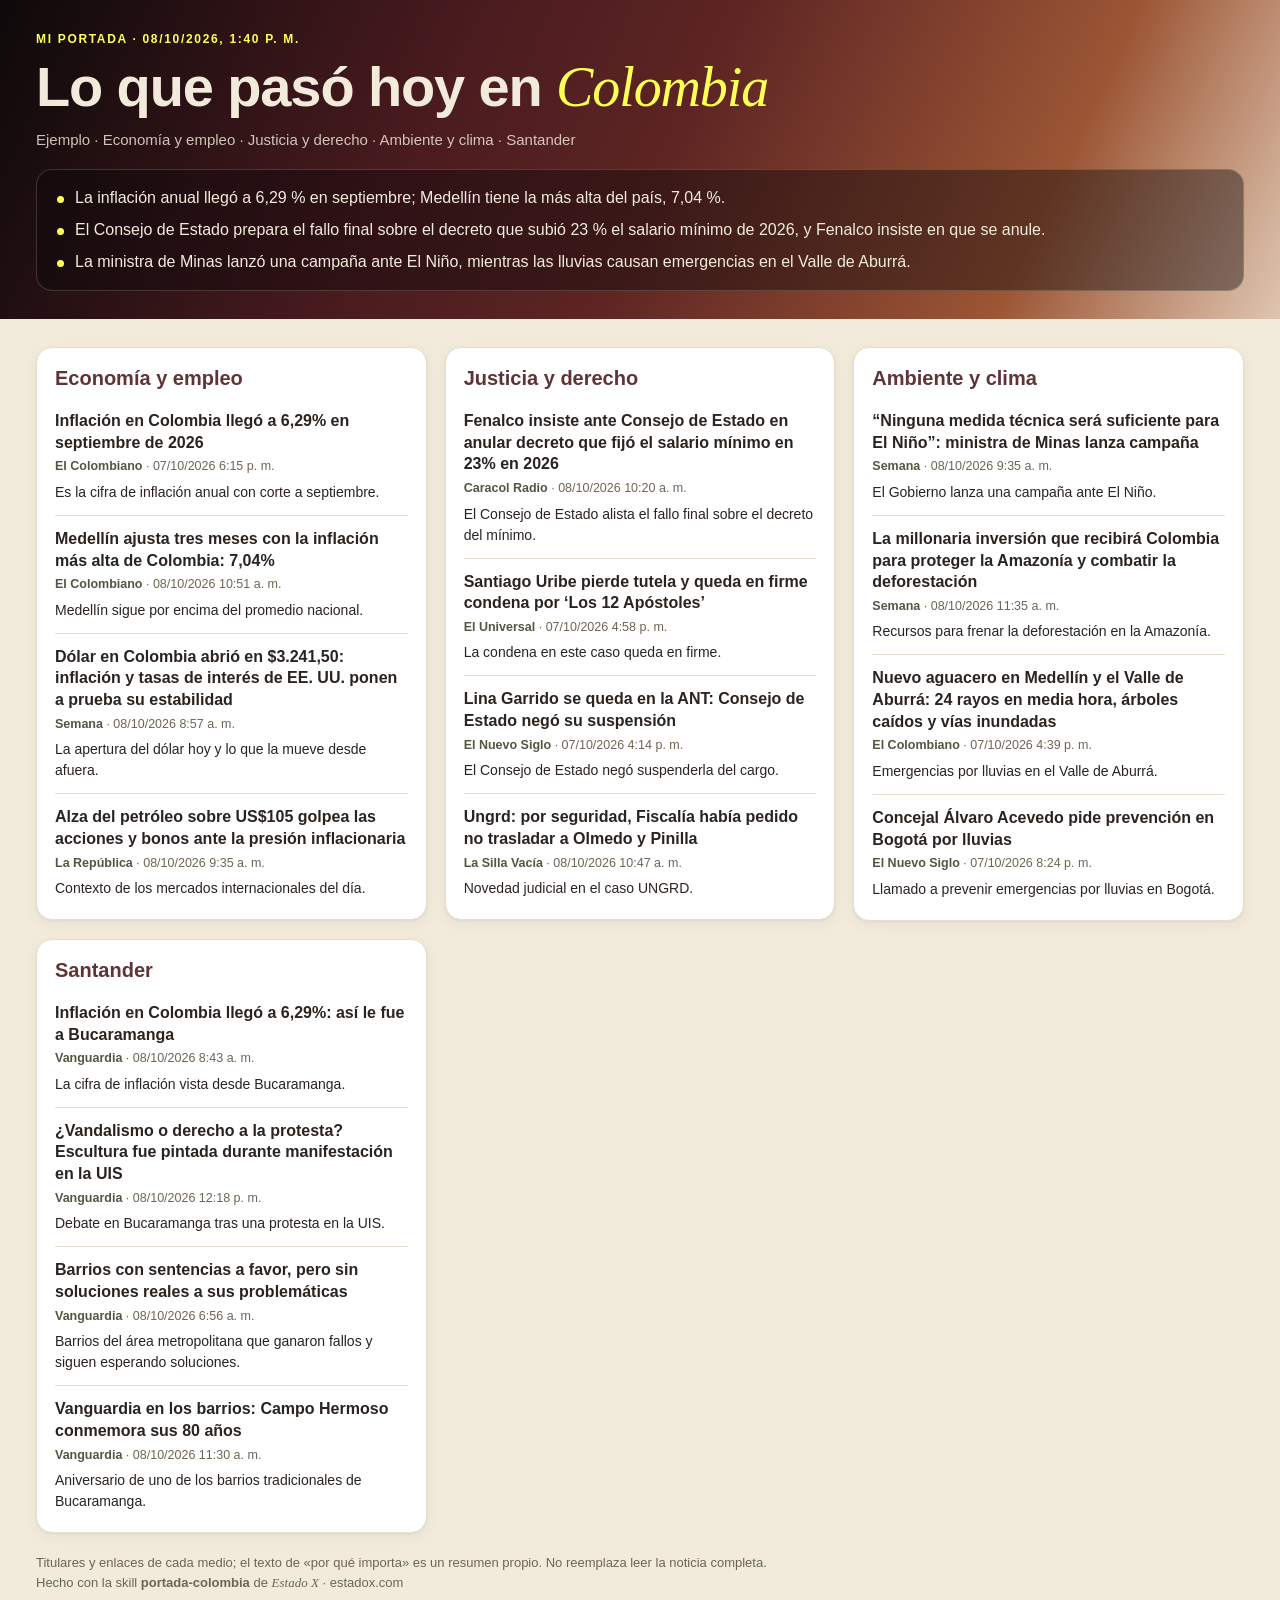
==== ejemplo/index.html @ 3ebbe089 "Primera versión: skill «portada-colombia», página y ejemplo Skill de Claude que pregunta temas y reg" ====
<!doctype html>
<html lang="es-CO">
<head>
<meta charset="utf-8">
<meta name="viewport" content="width=device-width, initial-scale=1">
<title>Mi portada · Colombia</title>
<style>
/* Estado X · carril editorial (marfil) con la banda de color del banner. */
:root {
  --oliva: #73704f; --oliva-700: #565442; --oliva-100: #d9d6c4;
  --marfil: #f2ebdc; --marfil-050: #faf6ec; --marfil-200: #e7decb;
  --vino: #603338; --tinta: #2a231f; --muted: #6e6456;
  --cadmio: #ffff55; --cobre: #9c5635; --arena: #dfc6b1; --negro-calido: #0d090a;
  --borde: #e7decb; --card: #ffffff;
  --display: "Neue Haas Grotesk Display", "Helvetica Neue", Helvetica, Arial, sans-serif;
  --sans: "Neue Haas Grotesk Text", "Helvetica Neue", Helvetica, Arial, sans-serif;
  --acento: "Playfair Display", Georgia, "Times New Roman", serif;
  color-scheme: light;
}
* { box-sizing: border-box; }
body { margin: 0; background: var(--marfil); color: var(--tinta); font: 16px/1.5 var(--sans); }
a { color: inherit; text-underline-offset: 3px; }
a:focus-visible { outline: 3px solid #b2b0bc; outline-offset: 2px; border-radius: 4px; }
.contenedor { max-width: 1240px; margin: 0 auto; padding-inline: 16px; }
.banda { background: linear-gradient(115deg, var(--negro-calido) 0%, #4a1b1f 34%, #5d2523 52%, var(--cobre) 80%, var(--arena) 100%); color: var(--marfil); }
.banda .contenedor { padding-block: 32px 28px; display: grid; gap: 12px; }
.kicker { margin: 0; font: 600 12px/1.2 var(--sans); letter-spacing: .14em; text-transform: uppercase; color: var(--cadmio); }
h1 { margin: 0; font: 700 clamp(32px, 5.5vw, 56px)/1.02 var(--display); letter-spacing: -.02em; }
h1 em { font-family: var(--acento); font-style: italic; font-weight: 400; color: var(--cadmio); }
.perfil { margin: 0; color: rgba(242,235,220,.82); font-size: 15px; }
.resumen { margin: 6px 0 0; padding: 16px 20px; list-style: none; display: grid; gap: 8px; background: rgba(13,9,10,.42); border: 1px solid rgba(242,235,220,.18); border-radius: 16px; }
.resumen li { padding-left: 18px; position: relative; font-size: 16px; }
.resumen li::before { content: ""; position: absolute; left: 0; top: .6em; width: 7px; height: 7px; border-radius: 50%; background: var(--cadmio); }
.columnas { display: grid; grid-template-columns: repeat(auto-fill, minmax(290px, 1fr)); gap: 18px; padding-block: 28px 12px; align-items: start; }
.columna { background: var(--card); border: 1px solid var(--borde); border-radius: 16px; padding: 18px 18px 8px; box-shadow: 0 1px 2px rgba(42,35,31,.06), 0 4px 14px rgba(42,35,31,.05); }
.columna h2 { margin: 0 0 4px; font: 700 20px/1.2 var(--display); color: var(--vino); }
.nota { margin: 0 0 8px; font-size: 13px; color: var(--muted); }
.noticias { list-style: none; margin: 8px 0 0; padding: 0; }
.noticia { padding: 12px 0; border-top: 1px solid var(--marfil-200); }
.noticia:first-child { border-top: 0; }
.noticia a.tit { display: block; font: 600 16px/1.35 var(--sans); text-decoration: none; }
.noticia a.tit:hover { text-decoration: underline; }
.meta { margin: 4px 0 0; font-size: 12.5px; color: var(--muted); }
.meta b { color: var(--oliva-700); font-weight: 600; }
.porque { margin: 6px 0 0; font-size: 14px; }
.vacio { margin: 10px 0 14px; color: var(--muted); font-size: 14px; }
footer { padding-block: 8px 32px; font-size: 13px; color: var(--muted); }
footer em { font-family: var(--acento); }
@media (max-width: 480px) { .banda .contenedor { padding-block: 24px 22px; } .columnas { gap: 14px; } }
</style>
</head>
<body>
<header class="banda">
  <div class="contenedor">
    <p class="kicker" id="fecha">Mi portada</p>
    <h1>Lo que pasó hoy en <em>Colombia</em></h1>
    <p class="perfil" id="perfil"></p>
    <ul class="resumen" id="resumen" aria-label="Resumen del día"></ul>
  </div>
</header>
<main class="contenedor">
  <div class="columnas" id="columnas"></div>
</main>
<footer class="contenedor">
  Titulares y enlaces de cada medio; el texto de «por qué importa» es un resumen propio. No reemplaza leer la noticia completa.<br>
  Hecho con la skill <b>portada-colombia</b> de <em>Estado X</em> · estadox.com
</footer>

<!-- Claude reemplaza solo el contenido de este bloque. -->
<script id="datos" type="application/json">
{
  "fecha": "08/10/2026",
  "hora": "1:40 p. m.",
  "perfil": "Ejemplo · Economía y empleo · Justicia y derecho · Ambiente y clima · Santander",
  "resumen": [
    "La inflación anual llegó a 6,29 % en septiembre; Medellín tiene la más alta del país, 7,04 %.",
    "El Consejo de Estado prepara el fallo final sobre el decreto que subió 23 % el salario mínimo de 2026, y Fenalco insiste en que se anule.",
    "La ministra de Minas lanzó una campaña ante El Niño, mientras las lluvias causan emergencias en el Valle de Aburrá."
  ],
  "columnas": [
    {
      "titulo": "Economía y empleo",
      "nota": "",
      "noticias": [
        {
          "titular": "Inflación en Colombia llegó a 6,29% en septiembre de 2026",
          "medio": "El Colombiano",
          "fecha": "07/10/2026 6:15 p. m.",
          "url": "https://www.elcolombiano.com/inicio/inflacion-colombia-ipc-septiembre-2026-6-29-por-ciento-BC42047600",
          "porque": "Es la cifra de inflación anual con corte a septiembre."
        },
        {
          "titular": "Medellín ajusta tres meses con la inflación más alta de Colombia: 7,04%",
          "medio": "El Colombiano",
          "fecha": "08/10/2026 10:51 a. m.",
          "url": "https://www.elcolombiano.com/inicio/inflacion-medellin-anual-2026-alimentos-precios-OD42052158",
          "porque": "Medellín sigue por encima del promedio nacional."
        },
        {
          "titular": "Dólar en Colombia abrió en $3.241,50: inflación y tasas de interés de EE. UU. ponen a prueba su estabilidad",
          "medio": "Semana",
          "fecha": "08/10/2026 8:57 a. m.",
          "url": "https://www.semana.com/economia/inversionistas/articulo/dolar-en-colombia-abrio-en-324150-inflacion-y-tasas-de-interes-de-ee-uu-ponen-a-prueba-su-estabilidad/202641/",
          "porque": "La apertura del dólar hoy y lo que la mueve desde afuera."
        },
        {
          "titular": "Alza del petróleo sobre US$105 golpea las acciones y bonos ante la presión inflacionaria",
          "medio": "La República",
          "fecha": "08/10/2026 9:35 a. m.",
          "url": "https://www.larepublica.co/globoeconomia/alza-del-petroleo-sobre-us-105-golpea-a-acciones-y-bonos-ante-presion-inflacionaria-4499312",
          "porque": "Contexto de los mercados internacionales del día."
        }
      ]
    },
    {
      "titulo": "Justicia y derecho",
      "nota": "",
      "noticias": [
        {
          "titular": "Fenalco insiste ante Consejo de Estado en anular decreto que fijó el salario mínimo en 23% en 2026",
          "medio": "Caracol Radio",
          "fecha": "08/10/2026 10:20 a. m.",
          "url": "https://caracol.com.co/2026/10/08/fenalco-insiste-ante-consejo-de-estado-en-anular-decreto-que-fijo-el-salario-minimo-en-23-en-2026/",
          "porque": "El Consejo de Estado alista el fallo final sobre el decreto del mínimo."
        },
        {
          "titular": "Santiago Uribe pierde tutela y queda en firme condena por ‘Los 12 Apóstoles’",
          "medio": "El Universal",
          "fecha": "07/10/2026 4:58 p. m.",
          "url": "https://www.eluniversal.com.co/colombia/2026/10/07/santiago-uribe-pierde-tutela-y-queda-en-firme-condena-por-los-12-apostoles/",
          "porque": "La condena en este caso queda en firme."
        },
        {
          "titular": "Lina Garrido se queda en la ANT: Consejo de Estado negó su suspensión",
          "medio": "El Nuevo Siglo",
          "fecha": "07/10/2026 4:14 p. m.",
          "url": "https://www.elnuevosiglo.com.co/politica/lina-garrido-se-queda-en-la-ant-consejo-de-estado-nego-su-suspension",
          "porque": "El Consejo de Estado negó suspenderla del cargo."
        },
        {
          "titular": "Ungrd: por seguridad, Fiscalía había pedido no trasladar a Olmedo y Pinilla",
          "medio": "La Silla Vacía",
          "fecha": "08/10/2026 10:47 a. m.",
          "url": "https://www.lasillavacia.com/en-vivo/ungrd-por-seguridad-fiscalia-habia-pedido-no-trasladar-a-olmedo-y-pinilla/",
          "porque": "Novedad judicial en el caso UNGRD."
        }
      ]
    },
    {
      "titulo": "Ambiente y clima",
      "nota": "",
      "noticias": [
        {
          "titular": "“Ninguna medida técnica será suficiente para El Niño”: ministra de Minas lanza campaña",
          "medio": "Semana",
          "fecha": "08/10/2026 9:35 a. m.",
          "url": "https://www.semana.com/economia/macroeconomia/articulo/ninguna-medida-tecnica-sera-suficiente-para-el-nino-ministra-de-minas-lanza-campana/202634/",
          "porque": "El Gobierno lanza una campaña ante El Niño."
        },
        {
          "titular": "La millonaria inversión que recibirá Colombia para proteger la Amazonía y combatir la deforestación",
          "medio": "Semana",
          "fecha": "08/10/2026 11:35 a. m.",
          "url": "https://www.semana.com/sostenible/medio-ambiente/articulo/la-millonaria-inversion-que-recibira-colombia-para-proteger-la-amazonia-y-combatir-la-deforestacion/202647/",
          "porque": "Recursos para frenar la deforestación en la Amazonía."
        },
        {
          "titular": "Nuevo aguacero en Medellín y el Valle de Aburrá: 24 rayos en media hora, árboles caídos y vías inundadas",
          "medio": "El Colombiano",
          "fecha": "07/10/2026 4:39 p. m.",
          "url": "https://www.elcolombiano.com/inicio/aguacero-medellin-valle-aburra-24-rayos-arboles-caidos-7-octubre-EF42034347",
          "porque": "Emergencias por lluvias en el Valle de Aburrá."
        },
        {
          "titular": "Concejal Álvaro Acevedo pide prevención en Bogotá por lluvias",
          "medio": "El Nuevo Siglo",
          "fecha": "07/10/2026 8:24 p. m.",
          "url": "https://www.elnuevosiglo.com.co/nacion/concejal-alvaro-acevedo-pide-prevencion-en-bogota-por-lluvias",
          "porque": "Llamado a prevenir emergencias por lluvias en Bogotá."
        }
      ]
    },
    {
      "titulo": "Santander",
      "nota": "",
      "noticias": [
        {
          "titular": "Inflación en Colombia llegó a 6,29%: así le fue a Bucaramanga",
          "medio": "Vanguardia",
          "fecha": "08/10/2026 8:43 a. m.",
          "url": "https://www.vanguardia.com/economia/local/2026/10/07/inflacion-llego-a-629-asi-le-fue-a-bucaramanga/",
          "porque": "La cifra de inflación vista desde Bucaramanga."
        },
        {
          "titular": "¿Vandalismo o derecho a la protesta? Escultura fue pintada durante manifestación en la UIS",
          "medio": "Vanguardia",
          "fecha": "08/10/2026 12:18 p. m.",
          "url": "https://www.vanguardia.com/area-metropolitana/bucaramanga/2026/10/08/vandalismo-o-derecho-a-la-protesta-escultura-fue-pintada-durante-manifestacion-en-la-uis-y-se-reabre-el-debate/",
          "porque": "Debate en Bucaramanga tras una protesta en la UIS."
        },
        {
          "titular": "Barrios con sentencias a favor, pero sin soluciones reales a sus problemáticas",
          "medio": "Vanguardia",
          "fecha": "08/10/2026 6:56 a. m.",
          "url": "https://www.vanguardia.com/area-metropolitana/bucaramanga/2026/10/07/barrios-con-sentencias-a-favor-pero-sin-soluciones-reales-a-sus-problematicas/",
          "porque": "Barrios del área metropolitana que ganaron fallos y siguen esperando soluciones."
        },
        {
          "titular": "Vanguardia en los barrios: Campo Hermoso conmemora sus 80 años",
          "medio": "Vanguardia",
          "fecha": "08/10/2026 11:30 a. m.",
          "url": "https://www.vanguardia.com/area-metropolitana/bucaramanga/2026/10/08/vanguardia-en-los-barrios-campo-hermoso-conmemora-sus-80-anos/",
          "porque": "Aniversario de uno de los barrios tradicionales de Bucaramanga."
        }
      ]
    }
  ]
}
</script>
<script>
(function () {
  var datos = {};
  try { datos = JSON.parse(document.getElementById("datos").textContent); } catch (e) { datos = {}; }
  function el(tag, cls, texto) { var n = document.createElement(tag); if (cls) n.className = cls; if (texto != null) n.textContent = texto; return n; }
  function urlSegura(u) { return /^https?:\/\//i.test(u || "") ? u : null; }

  document.getElementById("fecha").textContent = "Mi portada · " + (datos.fecha || "") + (datos.hora ? ", " + datos.hora : "");
  document.getElementById("perfil").textContent = datos.perfil || "";
  var res = document.getElementById("resumen");
  (datos.resumen || []).forEach(function (l) { res.appendChild(el("li", null, l)); });
  if (!res.children.length) res.hidden = true;

  var cont = document.getElementById("columnas");
  (datos.columnas || []).forEach(function (c) {
    var sec = el("section", "columna");
    sec.appendChild(el("h2", null, c.titulo || ""));
    if (c.nota) sec.appendChild(el("p", "nota", c.nota));
    var lista = el("ul", "noticias");
    (c.noticias || []).forEach(function (n) {
      var u = urlSegura(n.url);
      var li = el("li", "noticia");
      var a = el(u ? "a" : "span", "tit", n.titular || "");
      if (u) { a.href = u; a.target = "_blank"; a.rel = "noopener noreferrer"; }
      li.appendChild(a);
      var meta = el("p", "meta");
      meta.appendChild(el("b", null, n.medio || ""));
      if (n.fecha) meta.appendChild(document.createTextNode(" · " + n.fecha));
      li.appendChild(meta);
      if (n.porque) li.appendChild(el("p", "porque", n.porque));
      lista.appendChild(li);
    });
    if (lista.children.length) sec.appendChild(lista);
    else sec.appendChild(el("p", "vacio", "Sin noticias nuevas sobre este tema hoy."));
    cont.appendChild(sec);
  });
})();
</script>
</body>
</html>
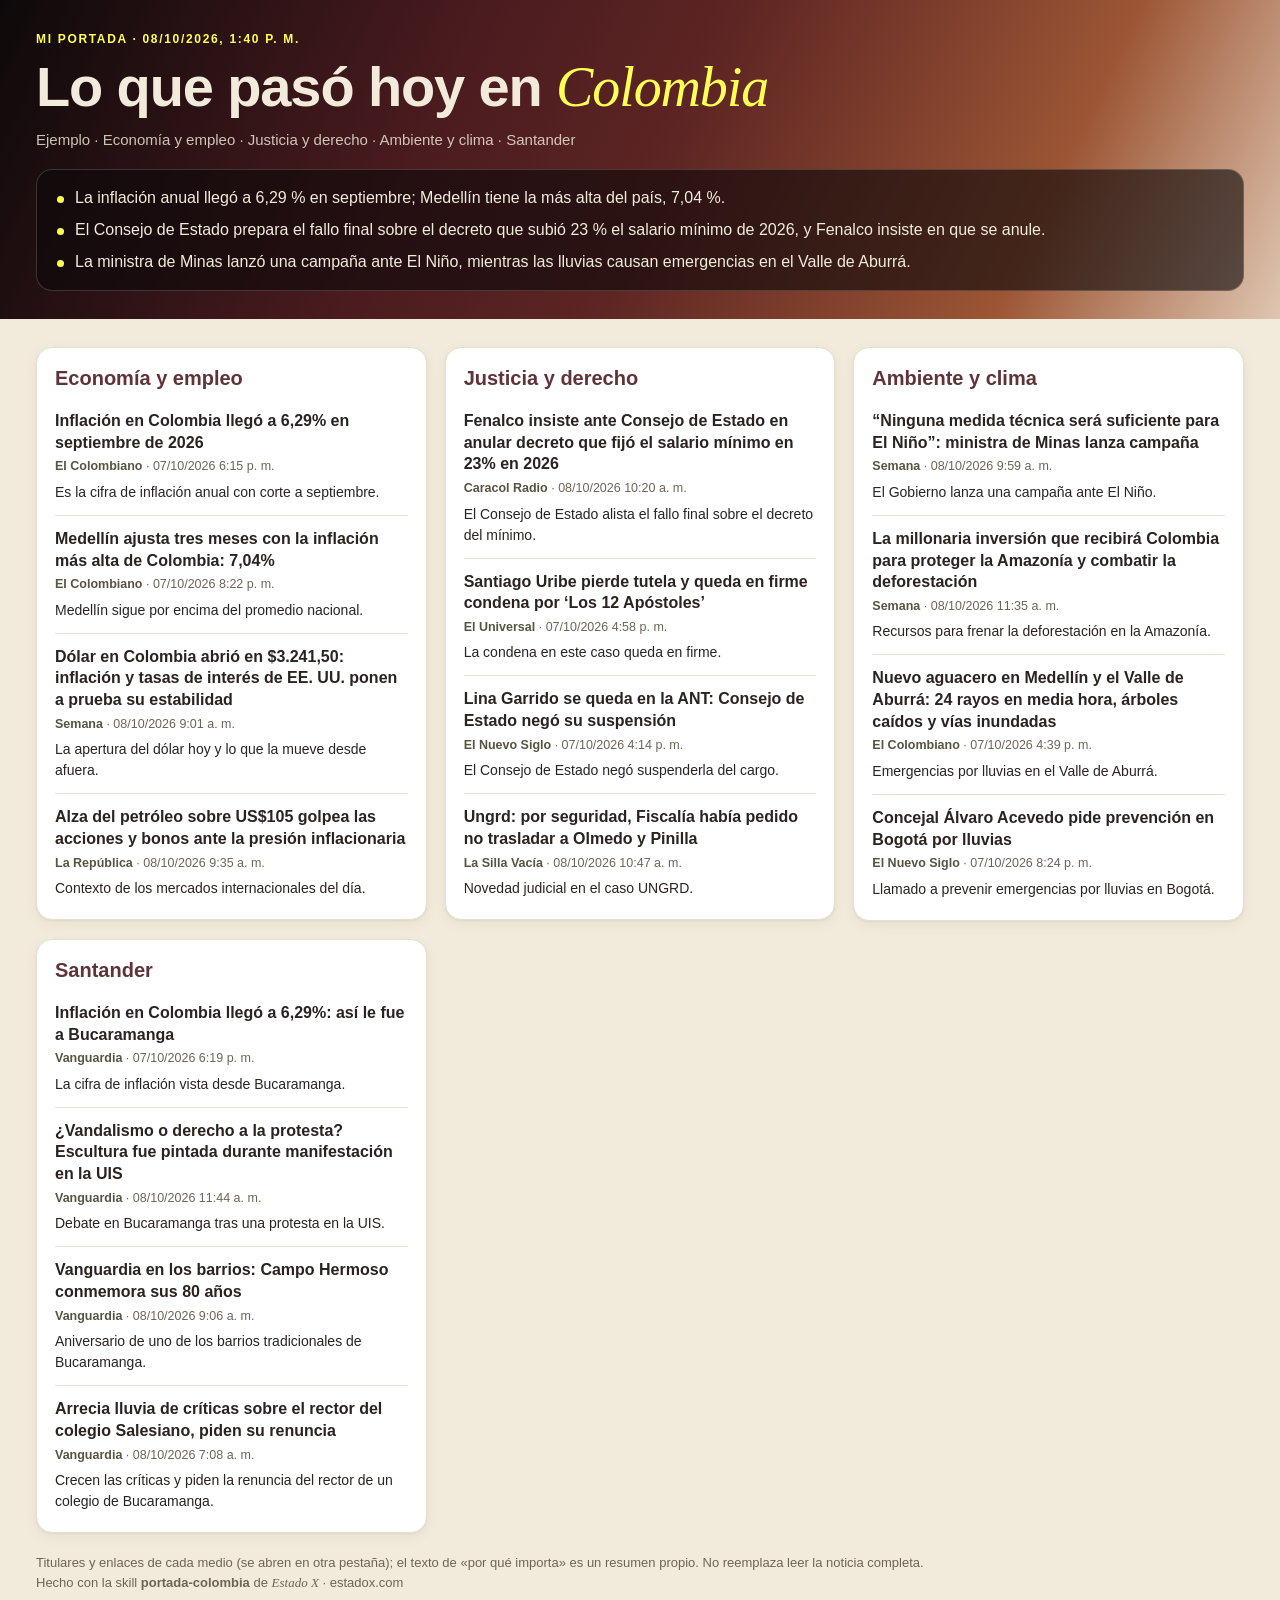
==== commit f84bed76: "Skill más precisa tras la prueba de uso y la revisión - SKILL.md: búsqueda con fecha en letras y ver" ====
--- a/ejemplo/index.html
+++ b/ejemplo/index.html
@@ -5,7 +5,7 @@
 <meta name="viewport" content="width=device-width, initial-scale=1">
 <title>Mi portada · Colombia</title>
 <style>
-/* Estado X · carril editorial (marfil) con la banda de color del banner. */
+/* Estado X · carril editorial (marfil) con la banda de color de la marca. */
 :root {
   --oliva: #73704f; --oliva-700: #565442; --oliva-100: #d9d6c4;
   --marfil: #f2ebdc; --marfil-050: #faf6ec; --marfil-200: #e7decb;
@@ -20,7 +20,7 @@
 * { box-sizing: border-box; }
 body { margin: 0; background: var(--marfil); color: var(--tinta); font: 16px/1.5 var(--sans); }
 a { color: inherit; text-underline-offset: 3px; }
-a:focus-visible { outline: 3px solid #b2b0bc; outline-offset: 2px; border-radius: 4px; }
+a:focus-visible { outline: 3px solid var(--vino); outline-offset: 2px; border-radius: 4px; }
 .contenedor { max-width: 1240px; margin: 0 auto; padding-inline: 16px; }
 .banda { background: linear-gradient(115deg, var(--negro-calido) 0%, #4a1b1f 34%, #5d2523 52%, var(--cobre) 80%, var(--arena) 100%); color: var(--marfil); }
 .banda .contenedor { padding-block: 32px 28px; display: grid; gap: 12px; }
@@ -28,7 +28,7 @@
 h1 { margin: 0; font: 700 clamp(32px, 5.5vw, 56px)/1.02 var(--display); letter-spacing: -.02em; }
 h1 em { font-family: var(--acento); font-style: italic; font-weight: 400; color: var(--cadmio); }
 .perfil { margin: 0; color: rgba(242,235,220,.82); font-size: 15px; }
-.resumen { margin: 6px 0 0; padding: 16px 20px; list-style: none; display: grid; gap: 8px; background: rgba(13,9,10,.42); border: 1px solid rgba(242,235,220,.18); border-radius: 16px; }
+.resumen { margin: 6px 0 0; padding: 16px 20px; list-style: none; display: grid; gap: 8px; background: rgba(13,9,10,.62); border: 1px solid rgba(242,235,220,.18); border-radius: 16px; }
 .resumen li { padding-left: 18px; position: relative; font-size: 16px; }
 .resumen li::before { content: ""; position: absolute; left: 0; top: .6em; width: 7px; height: 7px; border-radius: 50%; background: var(--cadmio); }
 .columnas { display: grid; grid-template-columns: repeat(auto-fill, minmax(290px, 1fr)); gap: 18px; padding-block: 28px 12px; align-items: start; }
@@ -62,7 +62,7 @@
   <div class="columnas" id="columnas"></div>
 </main>
 <footer class="contenedor">
-  Titulares y enlaces de cada medio; el texto de «por qué importa» es un resumen propio. No reemplaza leer la noticia completa.<br>
+  Titulares y enlaces de cada medio (se abren en otra pestaña); el texto de «por qué importa» es un resumen propio. No reemplaza leer la noticia completa.<br>
   Hecho con la skill <b>portada-colombia</b> de <em>Estado X</em> · estadox.com
 </footer>
 
@@ -92,14 +92,14 @@
         {
           "titular": "Medellín ajusta tres meses con la inflación más alta de Colombia: 7,04%",
           "medio": "El Colombiano",
-          "fecha": "08/10/2026 10:51 a. m.",
+          "fecha": "07/10/2026 8:22 p. m.",
           "url": "https://www.elcolombiano.com/inicio/inflacion-medellin-anual-2026-alimentos-precios-OD42052158",
           "porque": "Medellín sigue por encima del promedio nacional."
         },
         {
           "titular": "Dólar en Colombia abrió en $3.241,50: inflación y tasas de interés de EE. UU. ponen a prueba su estabilidad",
           "medio": "Semana",
-          "fecha": "08/10/2026 8:57 a. m.",
+          "fecha": "08/10/2026 9:01 a. m.",
           "url": "https://www.semana.com/economia/inversionistas/articulo/dolar-en-colombia-abrio-en-324150-inflacion-y-tasas-de-interes-de-ee-uu-ponen-a-prueba-su-estabilidad/202641/",
           "porque": "La apertura del dólar hoy y lo que la mueve desde afuera."
         },
@@ -153,7 +153,7 @@
         {
           "titular": "“Ninguna medida técnica será suficiente para El Niño”: ministra de Minas lanza campaña",
           "medio": "Semana",
-          "fecha": "08/10/2026 9:35 a. m.",
+          "fecha": "08/10/2026 9:59 a. m.",
           "url": "https://www.semana.com/economia/macroeconomia/articulo/ninguna-medida-tecnica-sera-suficiente-para-el-nino-ministra-de-minas-lanza-campana/202634/",
           "porque": "El Gobierno lanza una campaña ante El Niño."
         },
@@ -187,30 +187,30 @@
         {
           "titular": "Inflación en Colombia llegó a 6,29%: así le fue a Bucaramanga",
           "medio": "Vanguardia",
-          "fecha": "08/10/2026 8:43 a. m.",
+          "fecha": "07/10/2026 6:19 p. m.",
           "url": "https://www.vanguardia.com/economia/local/2026/10/07/inflacion-llego-a-629-asi-le-fue-a-bucaramanga/",
           "porque": "La cifra de inflación vista desde Bucaramanga."
         },
         {
           "titular": "¿Vandalismo o derecho a la protesta? Escultura fue pintada durante manifestación en la UIS",
           "medio": "Vanguardia",
-          "fecha": "08/10/2026 12:18 p. m.",
+          "fecha": "08/10/2026 11:44 a. m.",
           "url": "https://www.vanguardia.com/area-metropolitana/bucaramanga/2026/10/08/vandalismo-o-derecho-a-la-protesta-escultura-fue-pintada-durante-manifestacion-en-la-uis-y-se-reabre-el-debate/",
           "porque": "Debate en Bucaramanga tras una protesta en la UIS."
         },
         {
-          "titular": "Barrios con sentencias a favor, pero sin soluciones reales a sus problemáticas",
-          "medio": "Vanguardia",
-          "fecha": "08/10/2026 6:56 a. m.",
-          "url": "https://www.vanguardia.com/area-metropolitana/bucaramanga/2026/10/07/barrios-con-sentencias-a-favor-pero-sin-soluciones-reales-a-sus-problematicas/",
-          "porque": "Barrios del área metropolitana que ganaron fallos y siguen esperando soluciones."
-        },
-        {
           "titular": "Vanguardia en los barrios: Campo Hermoso conmemora sus 80 años",
           "medio": "Vanguardia",
-          "fecha": "08/10/2026 11:30 a. m.",
+          "fecha": "08/10/2026 9:06 a. m.",
           "url": "https://www.vanguardia.com/area-metropolitana/bucaramanga/2026/10/08/vanguardia-en-los-barrios-campo-hermoso-conmemora-sus-80-anos/",
           "porque": "Aniversario de uno de los barrios tradicionales de Bucaramanga."
+        },
+        {
+          "titular": "Arrecia lluvia de críticas sobre el rector del colegio Salesiano, piden su renuncia",
+          "medio": "Vanguardia",
+          "fecha": "08/10/2026 7:08 a. m.",
+          "url": "https://www.vanguardia.com/area-metropolitana/bucaramanga/2026/10/08/arrecia-lluvia-de-criticas-sobre-el-rector-del-colegio-salesiano-piden-su-renuncia/",
+          "porque": "Crecen las críticas y piden la renuncia del rector de un colegio de Bucaramanga."
         }
       ]
     }
@@ -222,7 +222,8 @@
   var datos = {};
   try { datos = JSON.parse(document.getElementById("datos").textContent); } catch (e) { datos = {}; }
   function el(tag, cls, texto) { var n = document.createElement(tag); if (cls) n.className = cls; if (texto != null) n.textContent = texto; return n; }
-  function urlSegura(u) { return /^https?:\/\//i.test(u || "") ? u : null; }
+  function txt(v) { return v == null ? "" : String(v); }
+  function urlSegura(u) { u = txt(u).trim(); return /^https?:\/\//i.test(u) ? u : null; }
 
   document.getElementById("fecha").textContent = "Mi portada · " + (datos.fecha || "") + (datos.hora ? ", " + datos.hora : "");
   document.getElementById("perfil").textContent = datos.perfil || "";
@@ -236,18 +237,21 @@
     sec.appendChild(el("h2", null, c.titulo || ""));
     if (c.nota) sec.appendChild(el("p", "nota", c.nota));
     var lista = el("ul", "noticias");
-    (c.noticias || []).forEach(function (n) {
+    (Array.isArray(c.noticias) ? c.noticias : []).forEach(function (n) {
+      try {
+      n = n || {};
       var u = urlSegura(n.url);
       var li = el("li", "noticia");
-      var a = el(u ? "a" : "span", "tit", n.titular || "");
-      if (u) { a.href = u; a.target = "_blank"; a.rel = "noopener noreferrer"; }
+      var a = el(u ? "a" : "span", "tit", txt(n.titular));
+      if (u) { a.href = u; a.target = "_blank"; a.rel = "noopener noreferrer"; a.title = "Abre el medio en otra pestaña"; }
       li.appendChild(a);
       var meta = el("p", "meta");
-      meta.appendChild(el("b", null, n.medio || ""));
-      if (n.fecha) meta.appendChild(document.createTextNode(" · " + n.fecha));
+      meta.appendChild(el("b", null, txt(n.medio)));
+      if (n.fecha) meta.appendChild(document.createTextNode(" · " + txt(n.fecha)));
       li.appendChild(meta);
-      if (n.porque) li.appendChild(el("p", "porque", n.porque));
+      if (n.porque) li.appendChild(el("p", "porque", txt(n.porque)));
       lista.appendChild(li);
+      } catch (e) { /* una noticia mal formada no tumba el tablero */ }
     });
     if (lista.children.length) sec.appendChild(lista);
     else sec.appendChild(el("p", "vacio", "Sin noticias nuevas sobre este tema hoy."));
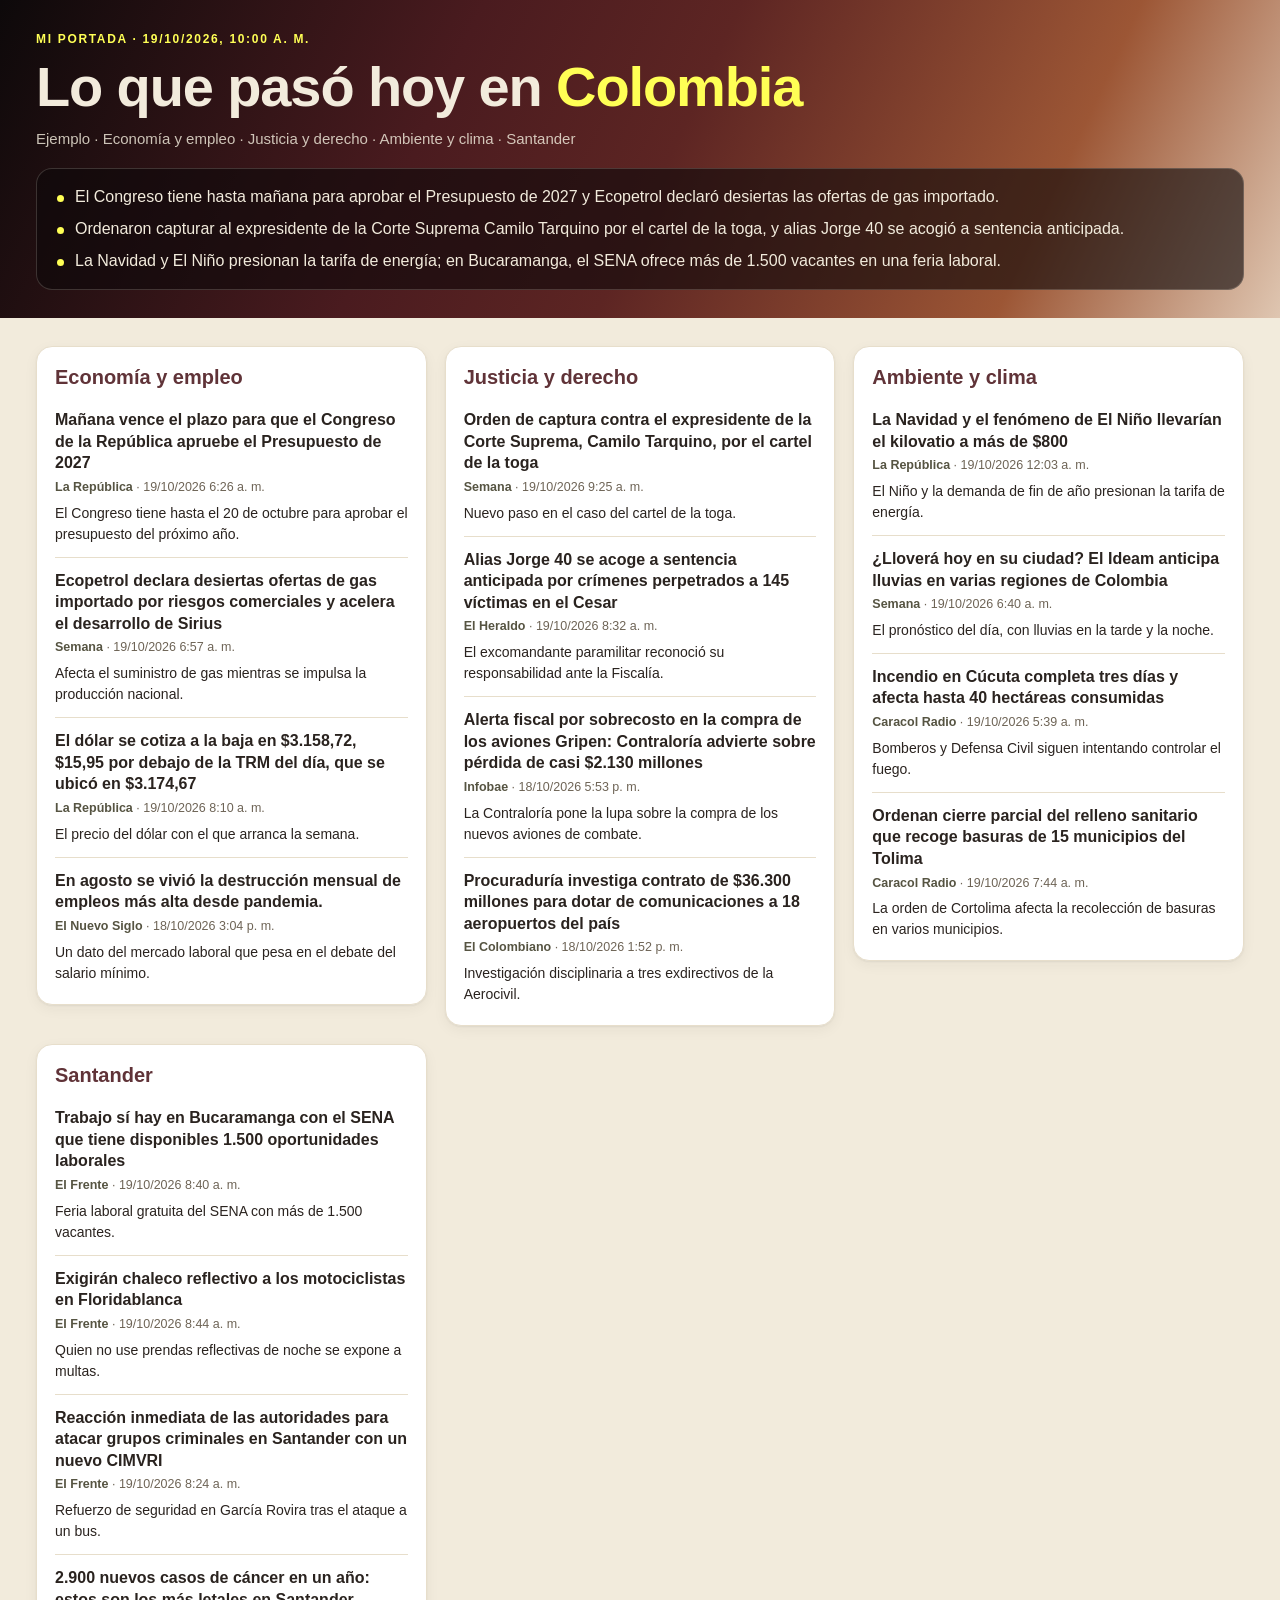
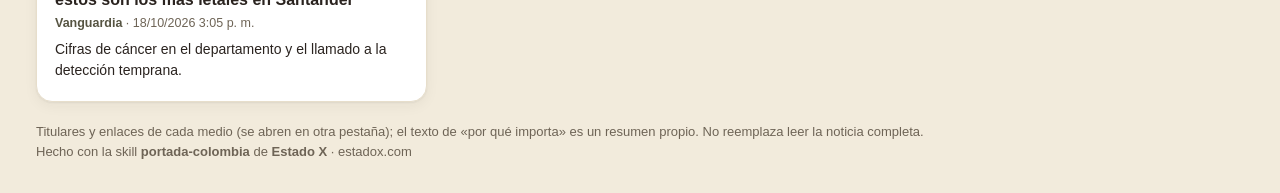
==== commit a62acdb5: "Revisión de lanzamiento 19 oct 2026 - Ejemplo nuevo con titulares del 19/10/2026 (economía, justicia" ====
--- a/ejemplo/index.html
+++ b/ejemplo/index.html
@@ -14,7 +14,6 @@
   --borde: #e7decb; --card: #ffffff;
   --display: "Neue Haas Grotesk Display", "Helvetica Neue", Helvetica, Arial, sans-serif;
   --sans: "Neue Haas Grotesk Text", "Helvetica Neue", Helvetica, Arial, sans-serif;
-  --acento: "Playfair Display", Georgia, "Times New Roman", serif;
   color-scheme: light;
 }
 * { box-sizing: border-box; }
@@ -26,7 +25,7 @@
 .banda .contenedor { padding-block: 32px 28px; display: grid; gap: 12px; }
 .kicker { margin: 0; font: 600 12px/1.2 var(--sans); letter-spacing: .14em; text-transform: uppercase; color: var(--cadmio); }
 h1 { margin: 0; font: 700 clamp(32px, 5.5vw, 56px)/1.02 var(--display); letter-spacing: -.02em; }
-h1 em { font-family: var(--acento); font-style: italic; font-weight: 400; color: var(--cadmio); }
+h1 em { font-style: normal; color: var(--cadmio); }
 .perfil { margin: 0; color: rgba(242,235,220,.82); font-size: 15px; }
 .resumen { margin: 6px 0 0; padding: 16px 20px; list-style: none; display: grid; gap: 8px; background: rgba(13,9,10,.62); border: 1px solid rgba(242,235,220,.18); border-radius: 16px; }
 .resumen li { padding-left: 18px; position: relative; font-size: 16px; }
@@ -45,7 +44,7 @@
 .porque { margin: 6px 0 0; font-size: 14px; }
 .vacio { margin: 10px 0 14px; color: var(--muted); font-size: 14px; }
 footer { padding-block: 8px 32px; font-size: 13px; color: var(--muted); }
-footer em { font-family: var(--acento); }
+footer em { font-style: normal; font-weight: 600; }
 @media (max-width: 480px) { .banda .contenedor { padding-block: 24px 22px; } .columnas { gap: 14px; } }
 </style>
 </head>
@@ -69,13 +68,13 @@
 <!-- Claude reemplaza solo el contenido de este bloque. -->
 <script id="datos" type="application/json">
 {
-  "fecha": "08/10/2026",
-  "hora": "1:40 p. m.",
+  "fecha": "19/10/2026",
+  "hora": "10:00 a. m.",
   "perfil": "Ejemplo · Economía y empleo · Justicia y derecho · Ambiente y clima · Santander",
   "resumen": [
-    "La inflación anual llegó a 6,29 % en septiembre; Medellín tiene la más alta del país, 7,04 %.",
-    "El Consejo de Estado prepara el fallo final sobre el decreto que subió 23 % el salario mínimo de 2026, y Fenalco insiste en que se anule.",
-    "La ministra de Minas lanzó una campaña ante El Niño, mientras las lluvias causan emergencias en el Valle de Aburrá."
+    "El Congreso tiene hasta mañana para aprobar el Presupuesto de 2027 y Ecopetrol declaró desiertas las ofertas de gas importado.",
+    "Ordenaron capturar al expresidente de la Corte Suprema Camilo Tarquino por el cartel de la toga, y alias Jorge 40 se acogió a sentencia anticipada.",
+    "La Navidad y El Niño presionan la tarifa de energía; en Bucaramanga, el SENA ofrece más de 1.500 vacantes en una feria laboral."
   ],
   "columnas": [
     {
@@ -83,134 +82,134 @@
       "nota": "",
       "noticias": [
         {
-          "titular": "Inflación en Colombia llegó a 6,29% en septiembre de 2026",
+          "titular": "Mañana vence el plazo para que el Congreso de la República apruebe el Presupuesto de 2027",
+          "medio": "La República",
+          "fecha": "19/10/2026 6:26 a. m.",
+          "url": "https://www.larepublica.co/economia/manana-vence-el-plazo-para-que-el-congreso-de-la-republica-apruebe-el-presupuesto-de-2027-4505803",
+          "porque": "El Congreso tiene hasta el 20 de octubre para aprobar el presupuesto del próximo año."
+        },
+        {
+          "titular": "Ecopetrol declara desiertas ofertas de gas importado por riesgos comerciales y acelera el desarrollo de Sirius",
+          "medio": "Semana",
+          "fecha": "19/10/2026 6:57 a. m.",
+          "url": "https://www.semana.com/economia/empresas/articulo/ecopetrol-declara-desiertas-ofertas-de-gas-importado-por-riesgos-comerciales-y-acelera-el-desarrollo-de-sirius/202645/",
+          "porque": "Afecta el suministro de gas mientras se impulsa la producción nacional."
+        },
+        {
+          "titular": "El dólar se cotiza a la baja en $3.158,72, $15,95 por debajo de la TRM del día, que se ubicó en $3.174,67",
+          "medio": "La República",
+          "fecha": "19/10/2026 8:10 a. m.",
+          "url": "https://www.larepublica.co/finanzas/precio-del-dolar-y-petroleo-hoy-19-de-octubre-4505897",
+          "porque": "El precio del dólar con el que arranca la semana."
+        },
+        {
+          "titular": "En agosto se vivió la destrucción mensual de empleos más alta desde pandemia.",
+          "medio": "El Nuevo Siglo",
+          "fecha": "18/10/2026 3:04 p. m.",
+          "url": "https://www.elnuevosiglo.com.co/economia/en-agosto-se-vivio-la-destruccion-mensual-de-empleos-mas-alta-desde-pandemia",
+          "porque": "Un dato del mercado laboral que pesa en el debate del salario mínimo."
+        }
+      ]
+    },
+    {
+      "titulo": "Justicia y derecho",
+      "nota": "",
+      "noticias": [
+        {
+          "titular": "Orden de captura contra el expresidente de la Corte Suprema, Camilo Tarquino, por el cartel de la toga",
+          "medio": "Semana",
+          "fecha": "19/10/2026 9:25 a. m.",
+          "url": "https://www.semana.com/nacion/articulo/orden-de-captura-contra-el-expresidente-de-la-corte-suprema-camilo-tarquino-por-el-cartel-de-la-toga/202644/",
+          "porque": "Nuevo paso en el caso del cartel de la toga."
+        },
+        {
+          "titular": "Alias Jorge 40 se acoge a sentencia anticipada por crímenes perpetrados a 145 víctimas en el Cesar",
+          "medio": "El Heraldo",
+          "fecha": "19/10/2026 8:32 a. m.",
+          "url": "https://www.elheraldo.co/colombia/2026/10/19/alias-jorge-40-se-acoge-a-sentencia-anticipada-por-crimenes-perpetrados-a-145-victimas-en-el-cesar/",
+          "porque": "El excomandante paramilitar reconoció su responsabilidad ante la Fiscalía."
+        },
+        {
+          "titular": "Alerta fiscal por sobrecosto en la compra de los aviones Gripen: Contraloría advierte sobre pérdida de casi $2.130 millones",
+          "medio": "Infobae",
+          "fecha": "18/10/2026 5:53 p. m.",
+          "url": "https://www.infobae.com/colombia/2026/10/18/alerta-fiscal-por-sobrecosto-en-la-compra-de-los-aviones-gripen-contraloria-advierte-sobre-perdida-de-casi-2130-millones/",
+          "porque": "La Contraloría pone la lupa sobre la compra de los nuevos aviones de combate."
+        },
+        {
+          "titular": "Procuraduría investiga contrato de $36.300 millones para dotar de comunicaciones a 18 aeropuertos del país",
           "medio": "El Colombiano",
-          "fecha": "07/10/2026 6:15 p. m.",
-          "url": "https://www.elcolombiano.com/inicio/inflacion-colombia-ipc-septiembre-2026-6-29-por-ciento-BC42047600",
-          "porque": "Es la cifra de inflación anual con corte a septiembre."
-        },
-        {
-          "titular": "Medellín ajusta tres meses con la inflación más alta de Colombia: 7,04%",
-          "medio": "El Colombiano",
-          "fecha": "07/10/2026 8:22 p. m.",
-          "url": "https://www.elcolombiano.com/inicio/inflacion-medellin-anual-2026-alimentos-precios-OD42052158",
-          "porque": "Medellín sigue por encima del promedio nacional."
-        },
-        {
-          "titular": "Dólar en Colombia abrió en $3.241,50: inflación y tasas de interés de EE. UU. ponen a prueba su estabilidad",
+          "fecha": "18/10/2026 1:52 p. m.",
+          "url": "https://www.elcolombiano.com/inicio/procuraduria-contrato-aerocivil-18-aeropuertos-PM42391934",
+          "porque": "Investigación disciplinaria a tres exdirectivos de la Aerocivil."
+        }
+      ]
+    },
+    {
+      "titulo": "Ambiente y clima",
+      "nota": "",
+      "noticias": [
+        {
+          "titular": "La Navidad y el fenómeno de El Niño llevarían el kilovatio a más de $800",
+          "medio": "La República",
+          "fecha": "19/10/2026 12:03 a. m.",
+          "url": "https://www.larepublica.co/economia/la-navidad-y-el-fenomeno-de-el-nino-llevarian-el-kilovatio-a-mas-de-800-4505372",
+          "porque": "El Niño y la demanda de fin de año presionan la tarifa de energía."
+        },
+        {
+          "titular": "¿Lloverá hoy en su ciudad? El Ideam anticipa lluvias en varias regiones de Colombia",
           "medio": "Semana",
-          "fecha": "08/10/2026 9:01 a. m.",
-          "url": "https://www.semana.com/economia/inversionistas/articulo/dolar-en-colombia-abrio-en-324150-inflacion-y-tasas-de-interes-de-ee-uu-ponen-a-prueba-su-estabilidad/202641/",
-          "porque": "La apertura del dólar hoy y lo que la mueve desde afuera."
-        },
-        {
-          "titular": "Alza del petróleo sobre US$105 golpea las acciones y bonos ante la presión inflacionaria",
-          "medio": "La República",
-          "fecha": "08/10/2026 9:35 a. m.",
-          "url": "https://www.larepublica.co/globoeconomia/alza-del-petroleo-sobre-us-105-golpea-a-acciones-y-bonos-ante-presion-inflacionaria-4499312",
-          "porque": "Contexto de los mercados internacionales del día."
+          "fecha": "19/10/2026 6:40 a. m.",
+          "url": "https://www.semana.com/nacion/articulo/llovera-hoy-en-su-ciudad-el-ideam-anticipa-lluvias-en-varias-regiones-de-colombia/202651/",
+          "porque": "El pronóstico del día, con lluvias en la tarde y la noche."
+        },
+        {
+          "titular": "Incendio en Cúcuta completa tres días y afecta hasta 40 hectáreas consumidas",
+          "medio": "Caracol Radio",
+          "fecha": "19/10/2026 5:39 a. m.",
+          "url": "https://caracol.com.co/2026/10/19/incendio-en-cucuta-completa-tres-dias-y-afecta-hasta-40-hectareas-consumidas/",
+          "porque": "Bomberos y Defensa Civil siguen intentando controlar el fuego."
+        },
+        {
+          "titular": "Ordenan cierre parcial del relleno sanitario que recoge basuras de 15 municipios del Tolima",
+          "medio": "Caracol Radio",
+          "fecha": "19/10/2026 7:44 a. m.",
+          "url": "https://caracol.com.co/2026/10/19/ordenan-cierre-parcial-del-relleno-sanitario-que-recoge-basuras-de-15-municipios-del-tolima/",
+          "porque": "La orden de Cortolima afecta la recolección de basuras en varios municipios."
         }
       ]
     },
     {
-      "titulo": "Justicia y derecho",
-      "nota": "",
-      "noticias": [
-        {
-          "titular": "Fenalco insiste ante Consejo de Estado en anular decreto que fijó el salario mínimo en 23% en 2026",
-          "medio": "Caracol Radio",
-          "fecha": "08/10/2026 10:20 a. m.",
-          "url": "https://caracol.com.co/2026/10/08/fenalco-insiste-ante-consejo-de-estado-en-anular-decreto-que-fijo-el-salario-minimo-en-23-en-2026/",
-          "porque": "El Consejo de Estado alista el fallo final sobre el decreto del mínimo."
-        },
-        {
-          "titular": "Santiago Uribe pierde tutela y queda en firme condena por ‘Los 12 Apóstoles’",
-          "medio": "El Universal",
-          "fecha": "07/10/2026 4:58 p. m.",
-          "url": "https://www.eluniversal.com.co/colombia/2026/10/07/santiago-uribe-pierde-tutela-y-queda-en-firme-condena-por-los-12-apostoles/",
-          "porque": "La condena en este caso queda en firme."
-        },
-        {
-          "titular": "Lina Garrido se queda en la ANT: Consejo de Estado negó su suspensión",
-          "medio": "El Nuevo Siglo",
-          "fecha": "07/10/2026 4:14 p. m.",
-          "url": "https://www.elnuevosiglo.com.co/politica/lina-garrido-se-queda-en-la-ant-consejo-de-estado-nego-su-suspension",
-          "porque": "El Consejo de Estado negó suspenderla del cargo."
-        },
-        {
-          "titular": "Ungrd: por seguridad, Fiscalía había pedido no trasladar a Olmedo y Pinilla",
-          "medio": "La Silla Vacía",
-          "fecha": "08/10/2026 10:47 a. m.",
-          "url": "https://www.lasillavacia.com/en-vivo/ungrd-por-seguridad-fiscalia-habia-pedido-no-trasladar-a-olmedo-y-pinilla/",
-          "porque": "Novedad judicial en el caso UNGRD."
-        }
-      ]
-    },
-    {
-      "titulo": "Ambiente y clima",
-      "nota": "",
-      "noticias": [
-        {
-          "titular": "“Ninguna medida técnica será suficiente para El Niño”: ministra de Minas lanza campaña",
-          "medio": "Semana",
-          "fecha": "08/10/2026 9:59 a. m.",
-          "url": "https://www.semana.com/economia/macroeconomia/articulo/ninguna-medida-tecnica-sera-suficiente-para-el-nino-ministra-de-minas-lanza-campana/202634/",
-          "porque": "El Gobierno lanza una campaña ante El Niño."
-        },
-        {
-          "titular": "La millonaria inversión que recibirá Colombia para proteger la Amazonía y combatir la deforestación",
-          "medio": "Semana",
-          "fecha": "08/10/2026 11:35 a. m.",
-          "url": "https://www.semana.com/sostenible/medio-ambiente/articulo/la-millonaria-inversion-que-recibira-colombia-para-proteger-la-amazonia-y-combatir-la-deforestacion/202647/",
-          "porque": "Recursos para frenar la deforestación en la Amazonía."
-        },
-        {
-          "titular": "Nuevo aguacero en Medellín y el Valle de Aburrá: 24 rayos en media hora, árboles caídos y vías inundadas",
-          "medio": "El Colombiano",
-          "fecha": "07/10/2026 4:39 p. m.",
-          "url": "https://www.elcolombiano.com/inicio/aguacero-medellin-valle-aburra-24-rayos-arboles-caidos-7-octubre-EF42034347",
-          "porque": "Emergencias por lluvias en el Valle de Aburrá."
-        },
-        {
-          "titular": "Concejal Álvaro Acevedo pide prevención en Bogotá por lluvias",
-          "medio": "El Nuevo Siglo",
-          "fecha": "07/10/2026 8:24 p. m.",
-          "url": "https://www.elnuevosiglo.com.co/nacion/concejal-alvaro-acevedo-pide-prevencion-en-bogota-por-lluvias",
-          "porque": "Llamado a prevenir emergencias por lluvias en Bogotá."
-        }
-      ]
-    },
-    {
       "titulo": "Santander",
       "nota": "",
       "noticias": [
         {
-          "titular": "Inflación en Colombia llegó a 6,29%: así le fue a Bucaramanga",
+          "titular": "Trabajo sí hay en Bucaramanga con el SENA que tiene disponibles 1.500 oportunidades laborales",
+          "medio": "El Frente",
+          "fecha": "19/10/2026 8:40 a. m.",
+          "url": "https://elfrente.com.co/trabajo-si-hay-en-bucaramanga-con-el-sena-que-tiene-disponibles-1-500-oportunidades-laboralews/",
+          "porque": "Feria laboral gratuita del SENA con más de 1.500 vacantes."
+        },
+        {
+          "titular": "Exigirán chaleco reflectivo a los motociclistas en Floridablanca",
+          "medio": "El Frente",
+          "fecha": "19/10/2026 8:44 a. m.",
+          "url": "https://elfrente.com.co/exigiran-chaleco-reflectivo-a-los-motociclistas-en-floridablanca/",
+          "porque": "Quien no use prendas reflectivas de noche se expone a multas."
+        },
+        {
+          "titular": "Reacción inmediata de las autoridades para atacar grupos criminales en Santander con un nuevo CIMVRI",
+          "medio": "El Frente",
+          "fecha": "19/10/2026 8:24 a. m.",
+          "url": "https://elfrente.com.co/reaccion-inmediata-de-las-autoridades-para-atacar-grupos-criminales-en-santander-con-un-nuevo-cimvri/",
+          "porque": "Refuerzo de seguridad en García Rovira tras el ataque a un bus."
+        },
+        {
+          "titular": "2.900 nuevos casos de cáncer en un año: estos son los más letales en Santander",
           "medio": "Vanguardia",
-          "fecha": "07/10/2026 6:19 p. m.",
-          "url": "https://www.vanguardia.com/economia/local/2026/10/07/inflacion-llego-a-629-asi-le-fue-a-bucaramanga/",
-          "porque": "La cifra de inflación vista desde Bucaramanga."
-        },
-        {
-          "titular": "¿Vandalismo o derecho a la protesta? Escultura fue pintada durante manifestación en la UIS",
-          "medio": "Vanguardia",
-          "fecha": "08/10/2026 11:44 a. m.",
-          "url": "https://www.vanguardia.com/area-metropolitana/bucaramanga/2026/10/08/vandalismo-o-derecho-a-la-protesta-escultura-fue-pintada-durante-manifestacion-en-la-uis-y-se-reabre-el-debate/",
-          "porque": "Debate en Bucaramanga tras una protesta en la UIS."
-        },
-        {
-          "titular": "Vanguardia en los barrios: Campo Hermoso conmemora sus 80 años",
-          "medio": "Vanguardia",
-          "fecha": "08/10/2026 9:06 a. m.",
-          "url": "https://www.vanguardia.com/area-metropolitana/bucaramanga/2026/10/08/vanguardia-en-los-barrios-campo-hermoso-conmemora-sus-80-anos/",
-          "porque": "Aniversario de uno de los barrios tradicionales de Bucaramanga."
-        },
-        {
-          "titular": "Arrecia lluvia de críticas sobre el rector del colegio Salesiano, piden su renuncia",
-          "medio": "Vanguardia",
-          "fecha": "08/10/2026 7:08 a. m.",
-          "url": "https://www.vanguardia.com/area-metropolitana/bucaramanga/2026/10/08/arrecia-lluvia-de-criticas-sobre-el-rector-del-colegio-salesiano-piden-su-renuncia/",
-          "porque": "Crecen las críticas y piden la renuncia del rector de un colegio de Bucaramanga."
+          "fecha": "18/10/2026 3:05 p. m.",
+          "url": "https://www.vanguardia.com/area-metropolitana/bucaramanga/2026/10/18/santander-frente-al-cancer-mas-de-32-mil-personas-viven-con-la-enfermedad/",
+          "porque": "Cifras de cáncer en el departamento y el llamado a la detección temprana."
         }
       ]
     }
